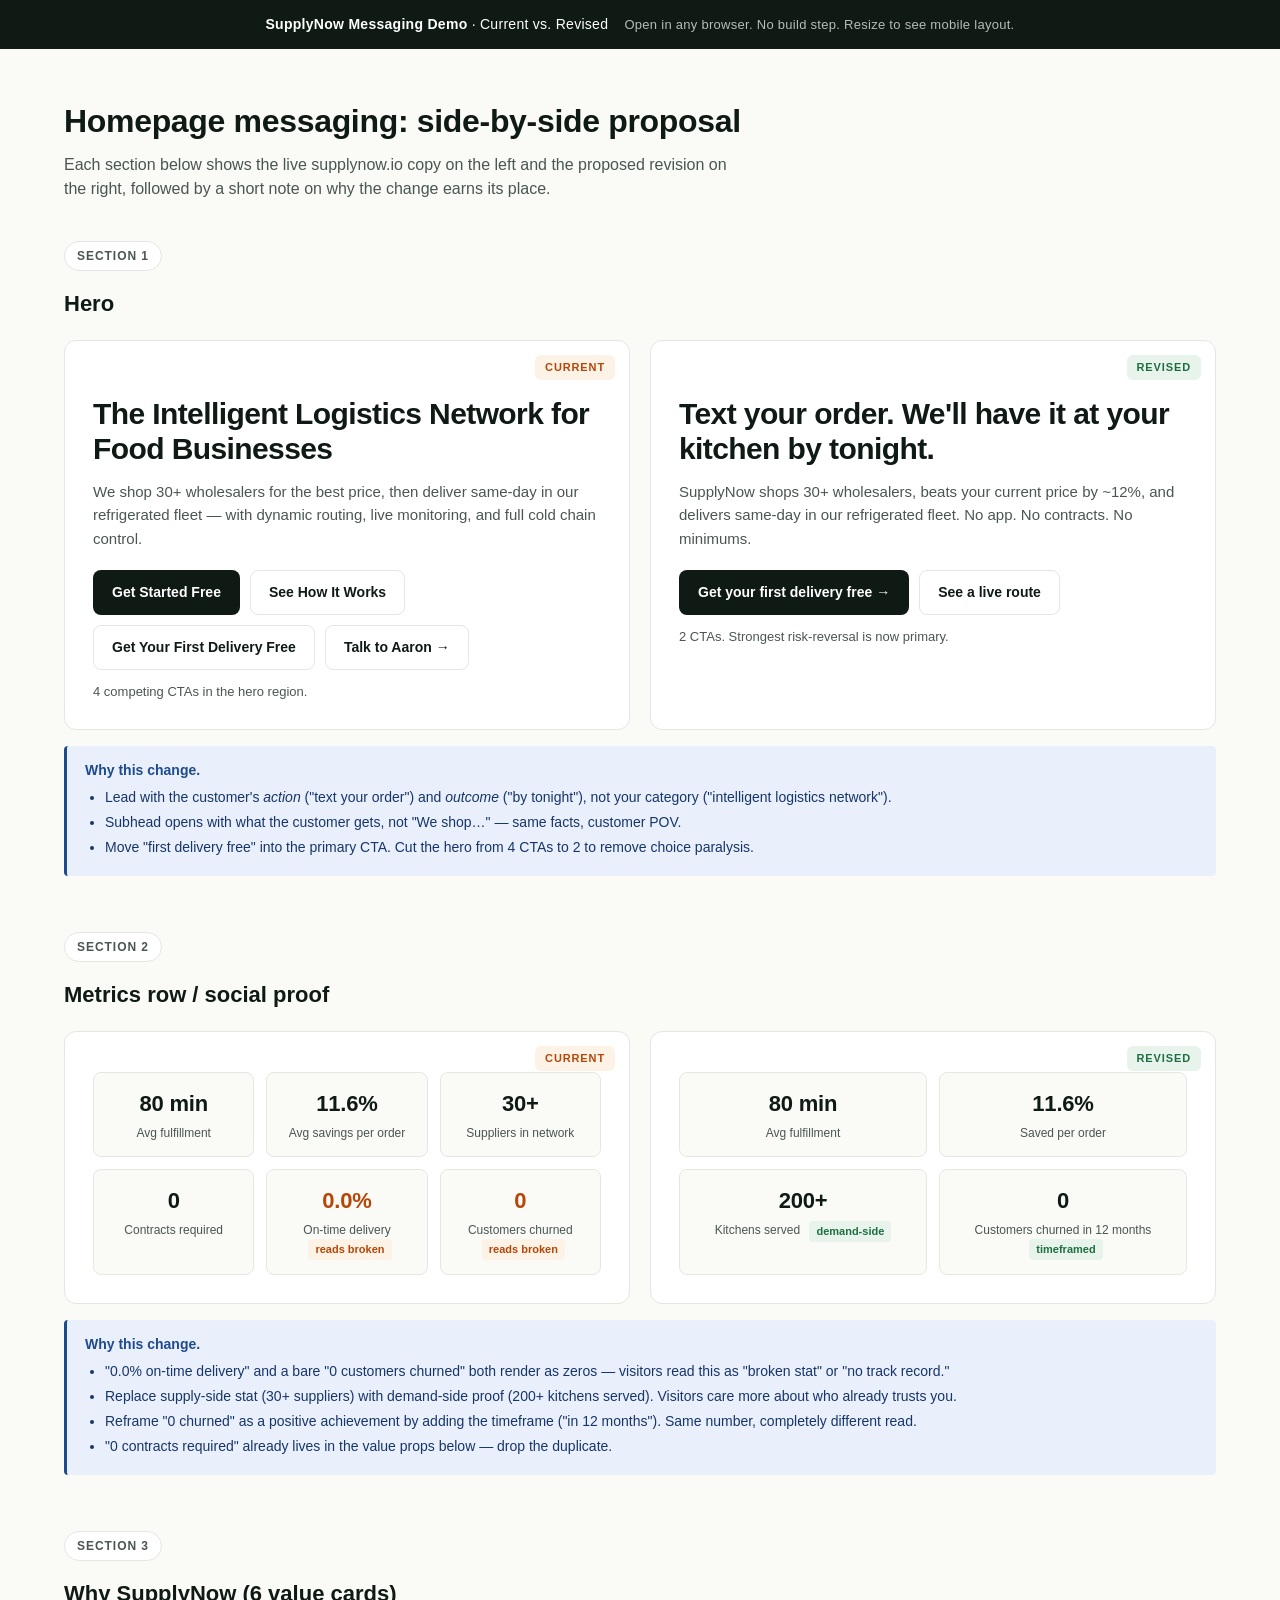
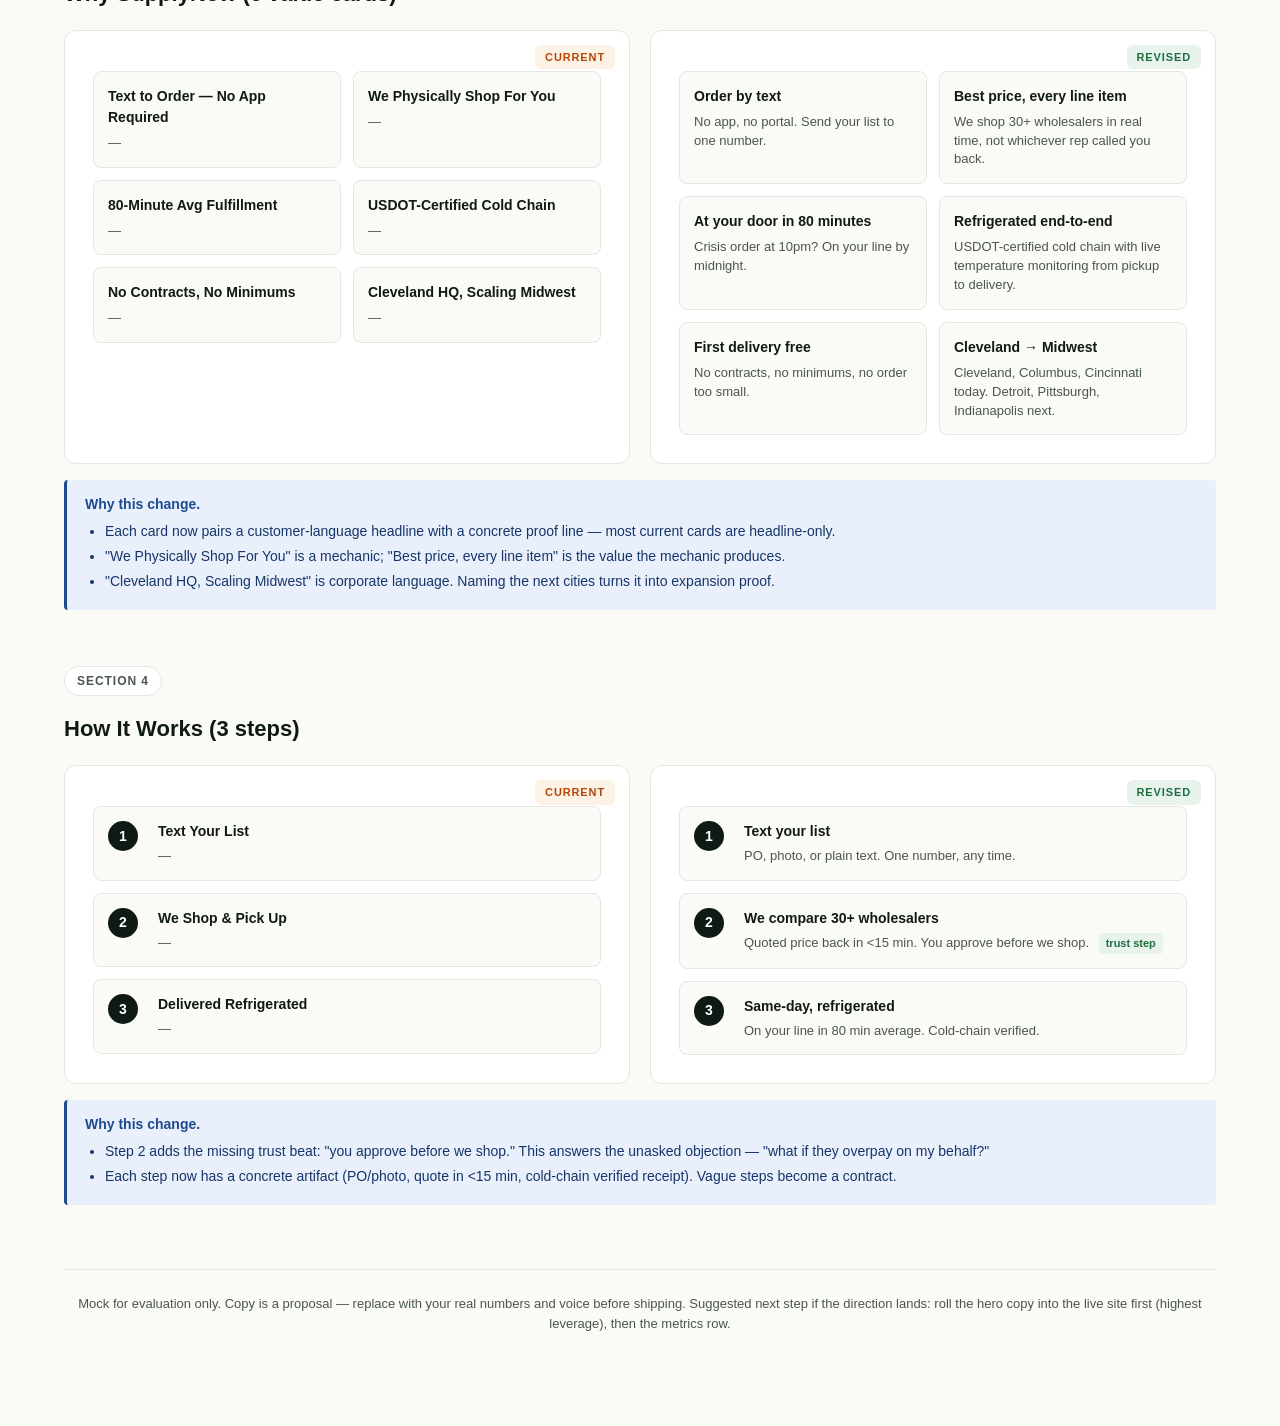
==== demo/index.html @ dd1130f8 "Add homepage messaging demo (current vs. revised) Self-contained side-by-side mock showing proposed " ====
<!DOCTYPE html>
<html lang="en">
<head>
<meta charset="UTF-8" />
<meta name="viewport" content="width=device-width, initial-scale=1.0" />
<title>SupplyNow Messaging Demo — Current vs. Revised</title>
<style>
  :root {
    --bg: #fafaf7;
    --surface: #ffffff;
    --ink: #0f1a14;
    --ink-soft: #4a5651;
    --line: #e5e7e2;
    --accent: #0f1a14;
    --accent-hover: #1f2a23;
    --good: #1d6f42;
    --good-bg: #e8f3ec;
    --warn: #b54708;
    --warn-bg: #fdf2e6;
    --note: #1e4a8e;
    --note-bg: #eaf0fb;
    --max: 1200px;
  }
  * { box-sizing: border-box; }
  html, body {
    margin: 0;
    padding: 0;
    background: var(--bg);
    color: var(--ink);
    font-family: -apple-system, BlinkMacSystemFont, "Inter", "Segoe UI", Roboto, sans-serif;
    line-height: 1.5;
    -webkit-font-smoothing: antialiased;
  }
  .top-banner {
    background: var(--ink);
    color: #fff;
    padding: 14px 24px;
    text-align: center;
    font-size: 14px;
    letter-spacing: 0.02em;
  }
  .top-banner strong { font-weight: 600; }
  .top-banner .hint {
    opacity: 0.7;
    margin-left: 12px;
    font-size: 13px;
  }
  .container {
    max-width: var(--max);
    margin: 0 auto;
    padding: 48px 24px 80px;
  }
  .page-title {
    font-size: 32px;
    font-weight: 700;
    margin: 0 0 8px;
    letter-spacing: -0.01em;
  }
  .page-subtitle {
    font-size: 16px;
    color: var(--ink-soft);
    margin: 0 0 40px;
    max-width: 680px;
  }
  .section {
    margin-bottom: 56px;
  }
  .section-label {
    display: inline-block;
    font-size: 12px;
    font-weight: 600;
    text-transform: uppercase;
    letter-spacing: 0.08em;
    color: var(--ink-soft);
    background: var(--surface);
    border: 1px solid var(--line);
    padding: 5px 12px;
    border-radius: 999px;
    margin-bottom: 16px;
  }
  .section-heading {
    font-size: 22px;
    font-weight: 600;
    margin: 0 0 20px;
  }
  .compare {
    display: grid;
    grid-template-columns: 1fr 1fr;
    gap: 20px;
  }
  @media (max-width: 820px) {
    .compare { grid-template-columns: 1fr; }
  }
  .col {
    background: var(--surface);
    border: 1px solid var(--line);
    border-radius: 12px;
    padding: 28px;
    position: relative;
    overflow: hidden;
  }
  .col-tag {
    position: absolute;
    top: 14px;
    right: 14px;
    font-size: 11px;
    font-weight: 600;
    text-transform: uppercase;
    letter-spacing: 0.08em;
    padding: 4px 10px;
    border-radius: 6px;
  }
  .col.current .col-tag {
    background: var(--warn-bg);
    color: var(--warn);
  }
  .col.revised .col-tag {
    background: var(--good-bg);
    color: var(--good);
  }

  /* ----- Mock-styled hero ----- */
  .hero h1 {
    font-size: 30px;
    font-weight: 700;
    line-height: 1.15;
    letter-spacing: -0.02em;
    margin: 28px 0 14px;
  }
  .hero p {
    font-size: 15px;
    color: var(--ink-soft);
    margin: 0 0 20px;
    line-height: 1.55;
  }
  .cta-row {
    display: flex;
    gap: 10px;
    flex-wrap: wrap;
  }
  .btn {
    display: inline-block;
    padding: 11px 18px;
    border-radius: 8px;
    font-size: 14px;
    font-weight: 600;
    text-decoration: none;
    border: 1px solid transparent;
    cursor: default;
  }
  .btn.primary {
    background: var(--accent);
    color: #fff;
  }
  .btn.secondary {
    background: transparent;
    color: var(--ink);
    border-color: var(--line);
  }
  .btn.tiny {
    padding: 7px 12px;
    font-size: 13px;
  }
  .cta-extra {
    display: block;
    margin-top: 12px;
    font-size: 13px;
    color: var(--ink-soft);
  }

  /* ----- Metrics ----- */
  .metrics {
    display: grid;
    grid-template-columns: repeat(3, 1fr);
    gap: 12px;
    margin-top: 12px;
  }
  .metrics.six { grid-template-columns: repeat(3, 1fr); }
  .metrics.four { grid-template-columns: repeat(2, 1fr); }
  .metric {
    background: var(--bg);
    border: 1px solid var(--line);
    border-radius: 8px;
    padding: 14px 12px;
    text-align: center;
  }
  .metric .num {
    display: block;
    font-size: 22px;
    font-weight: 700;
    letter-spacing: -0.01em;
  }
  .metric .num.broken {
    color: var(--warn);
  }
  .metric .label {
    display: block;
    font-size: 12px;
    color: var(--ink-soft);
    margin-top: 4px;
  }

  /* ----- Value cards ----- */
  .cards {
    display: grid;
    grid-template-columns: repeat(2, 1fr);
    gap: 12px;
    margin-top: 12px;
  }
  .card {
    background: var(--bg);
    border: 1px solid var(--line);
    border-radius: 8px;
    padding: 14px;
  }
  .card h4 {
    margin: 0 0 6px;
    font-size: 14px;
    font-weight: 600;
  }
  .card p {
    margin: 0;
    font-size: 13px;
    color: var(--ink-soft);
    line-height: 1.45;
  }

  /* ----- How It Works ----- */
  .steps {
    display: grid;
    gap: 12px;
    margin-top: 12px;
  }
  .step {
    display: grid;
    grid-template-columns: 36px 1fr;
    gap: 14px;
    align-items: start;
    background: var(--bg);
    border: 1px solid var(--line);
    border-radius: 8px;
    padding: 14px;
  }
  .step-num {
    width: 30px;
    height: 30px;
    border-radius: 50%;
    background: var(--accent);
    color: #fff;
    display: flex;
    align-items: center;
    justify-content: center;
    font-weight: 700;
    font-size: 14px;
  }
  .step h4 { margin: 0 0 4px; font-size: 14px; font-weight: 600; }
  .step p { margin: 0; font-size: 13px; color: var(--ink-soft); }

  /* ----- Rationale callout ----- */
  .rationale {
    margin-top: 16px;
    background: var(--note-bg);
    border-left: 3px solid var(--note);
    border-radius: 4px;
    padding: 14px 18px;
    font-size: 14px;
    color: #163569;
  }
  .rationale strong { color: var(--note); }
  .rationale ul { margin: 6px 0 0; padding-left: 20px; }
  .rationale li { margin-bottom: 4px; }

  /* ----- Inline annotation flags ----- */
  .flag {
    display: inline-block;
    font-size: 11px;
    font-weight: 600;
    padding: 2px 7px;
    border-radius: 4px;
    margin-left: 6px;
    vertical-align: middle;
  }
  .flag.warn { background: var(--warn-bg); color: var(--warn); }
  .flag.good { background: var(--good-bg); color: var(--good); }

  .footer-note {
    margin-top: 64px;
    padding-top: 24px;
    border-top: 1px solid var(--line);
    font-size: 13px;
    color: var(--ink-soft);
    text-align: center;
  }
</style>
</head>
<body>
  <div class="top-banner">
    <strong>SupplyNow Messaging Demo</strong> &middot; Current vs. Revised
    <span class="hint">Open in any browser. No build step. Resize to see mobile layout.</span>
  </div>

  <main class="container">
    <h1 class="page-title">Homepage messaging: side-by-side proposal</h1>
    <p class="page-subtitle">Each section below shows the live supplynow.io copy on the left and the proposed revision on the right, followed by a short note on why the change earns its place.</p>

    <!-- HERO -->
    <section class="section">
      <span class="section-label">Section 1</span>
      <h2 class="section-heading">Hero</h2>
      <div class="compare">
        <div class="col current hero">
          <span class="col-tag">Current</span>
          <h1>The Intelligent Logistics Network for Food Businesses</h1>
          <p>We shop 30+ wholesalers for the best price, then deliver same-day in our refrigerated fleet — with dynamic routing, live monitoring, and full cold chain control.</p>
          <div class="cta-row">
            <a class="btn primary">Get Started Free</a>
            <a class="btn secondary">See How It Works</a>
            <a class="btn secondary">Get Your First Delivery Free</a>
            <a class="btn secondary">Talk to Aaron →</a>
          </div>
          <span class="cta-extra">4 competing CTAs in the hero region.</span>
        </div>
        <div class="col revised hero">
          <span class="col-tag">Revised</span>
          <h1>Text your order. We'll have it at your kitchen by tonight.</h1>
          <p>SupplyNow shops 30+ wholesalers, beats your current price by ~12%, and delivers same-day in our refrigerated fleet. No app. No contracts. No minimums.</p>
          <div class="cta-row">
            <a class="btn primary">Get your first delivery free →</a>
            <a class="btn secondary">See a live route</a>
          </div>
          <span class="cta-extra">2 CTAs. Strongest risk-reversal is now primary.</span>
        </div>
      </div>
      <div class="rationale">
        <strong>Why this change.</strong>
        <ul>
          <li>Lead with the customer's <em>action</em> ("text your order") and <em>outcome</em> ("by tonight"), not your category ("intelligent logistics network").</li>
          <li>Subhead opens with what the customer gets, not "We shop…" — same facts, customer POV.</li>
          <li>Move "first delivery free" into the primary CTA. Cut the hero from 4 CTAs to 2 to remove choice paralysis.</li>
        </ul>
      </div>
    </section>

    <!-- METRICS -->
    <section class="section">
      <span class="section-label">Section 2</span>
      <h2 class="section-heading">Metrics row / social proof</h2>
      <div class="compare">
        <div class="col current">
          <span class="col-tag">Current</span>
          <div class="metrics">
            <div class="metric"><span class="num">80 min</span><span class="label">Avg fulfillment</span></div>
            <div class="metric"><span class="num">11.6%</span><span class="label">Avg savings per order</span></div>
            <div class="metric"><span class="num">30+</span><span class="label">Suppliers in network</span></div>
            <div class="metric"><span class="num">0</span><span class="label">Contracts required</span></div>
            <div class="metric"><span class="num broken">0.0%</span><span class="label">On-time delivery <span class="flag warn">reads broken</span></span></div>
            <div class="metric"><span class="num broken">0</span><span class="label">Customers churned <span class="flag warn">reads broken</span></span></div>
          </div>
        </div>
        <div class="col revised">
          <span class="col-tag">Revised</span>
          <div class="metrics four">
            <div class="metric"><span class="num">80 min</span><span class="label">Avg fulfillment</span></div>
            <div class="metric"><span class="num">11.6%</span><span class="label">Saved per order</span></div>
            <div class="metric"><span class="num">200+</span><span class="label">Kitchens served <span class="flag good">demand-side</span></span></div>
            <div class="metric"><span class="num">0</span><span class="label">Customers churned in 12 months <span class="flag good">timeframed</span></span></div>
          </div>
        </div>
      </div>
      <div class="rationale">
        <strong>Why this change.</strong>
        <ul>
          <li>"0.0% on-time delivery" and a bare "0 customers churned" both render as zeros — visitors read this as "broken stat" or "no track record."</li>
          <li>Replace supply-side stat (30+ suppliers) with demand-side proof (200+ kitchens served). Visitors care more about who already trusts you.</li>
          <li>Reframe "0 churned" as a positive achievement by adding the timeframe ("in 12 months"). Same number, completely different read.</li>
          <li>"0 contracts required" already lives in the value props below — drop the duplicate.</li>
        </ul>
      </div>
    </section>

    <!-- WHY SUPPLYNOW -->
    <section class="section">
      <span class="section-label">Section 3</span>
      <h2 class="section-heading">Why SupplyNow (6 value cards)</h2>
      <div class="compare">
        <div class="col current">
          <span class="col-tag">Current</span>
          <div class="cards">
            <div class="card"><h4>Text to Order — No App Required</h4><p>—</p></div>
            <div class="card"><h4>We Physically Shop For You</h4><p>—</p></div>
            <div class="card"><h4>80-Minute Avg Fulfillment</h4><p>—</p></div>
            <div class="card"><h4>USDOT-Certified Cold Chain</h4><p>—</p></div>
            <div class="card"><h4>No Contracts, No Minimums</h4><p>—</p></div>
            <div class="card"><h4>Cleveland HQ, Scaling Midwest</h4><p>—</p></div>
          </div>
        </div>
        <div class="col revised">
          <span class="col-tag">Revised</span>
          <div class="cards">
            <div class="card"><h4>Order by text</h4><p>No app, no portal. Send your list to one number.</p></div>
            <div class="card"><h4>Best price, every line item</h4><p>We shop 30+ wholesalers in real time, not whichever rep called you back.</p></div>
            <div class="card"><h4>At your door in 80 minutes</h4><p>Crisis order at 10pm? On your line by midnight.</p></div>
            <div class="card"><h4>Refrigerated end-to-end</h4><p>USDOT-certified cold chain with live temperature monitoring from pickup to delivery.</p></div>
            <div class="card"><h4>First delivery free</h4><p>No contracts, no minimums, no order too small.</p></div>
            <div class="card"><h4>Cleveland → Midwest</h4><p>Cleveland, Columbus, Cincinnati today. Detroit, Pittsburgh, Indianapolis next.</p></div>
          </div>
        </div>
      </div>
      <div class="rationale">
        <strong>Why this change.</strong>
        <ul>
          <li>Each card now pairs a customer-language headline with a concrete proof line — most current cards are headline-only.</li>
          <li>"We Physically Shop For You" is a mechanic; "Best price, every line item" is the value the mechanic produces.</li>
          <li>"Cleveland HQ, Scaling Midwest" is corporate language. Naming the next cities turns it into expansion proof.</li>
        </ul>
      </div>
    </section>

    <!-- HOW IT WORKS -->
    <section class="section">
      <span class="section-label">Section 4</span>
      <h2 class="section-heading">How It Works (3 steps)</h2>
      <div class="compare">
        <div class="col current">
          <span class="col-tag">Current</span>
          <div class="steps">
            <div class="step"><div class="step-num">1</div><div><h4>Text Your List</h4><p>—</p></div></div>
            <div class="step"><div class="step-num">2</div><div><h4>We Shop &amp; Pick Up</h4><p>—</p></div></div>
            <div class="step"><div class="step-num">3</div><div><h4>Delivered Refrigerated</h4><p>—</p></div></div>
          </div>
        </div>
        <div class="col revised">
          <span class="col-tag">Revised</span>
          <div class="steps">
            <div class="step"><div class="step-num">1</div><div><h4>Text your list</h4><p>PO, photo, or plain text. One number, any time.</p></div></div>
            <div class="step"><div class="step-num">2</div><div><h4>We compare 30+ wholesalers</h4><p>Quoted price back in &lt;15 min. You approve before we shop. <span class="flag good">trust step</span></p></div></div>
            <div class="step"><div class="step-num">3</div><div><h4>Same-day, refrigerated</h4><p>On your line in 80 min average. Cold-chain verified.</p></div></div>
          </div>
        </div>
      </div>
      <div class="rationale">
        <strong>Why this change.</strong>
        <ul>
          <li>Step 2 adds the missing trust beat: "you approve before we shop." This answers the unasked objection — "what if they overpay on my behalf?"</li>
          <li>Each step now has a concrete artifact (PO/photo, quote in &lt;15 min, cold-chain verified receipt). Vague steps become a contract.</li>
        </ul>
      </div>
    </section>

    <p class="footer-note">
      Mock for evaluation only. Copy is a proposal — replace with your real numbers and voice before shipping.
      Suggested next step if the direction lands: roll the hero copy into the live site first (highest leverage), then the metrics row.
    </p>
  </main>
</body>
</html>
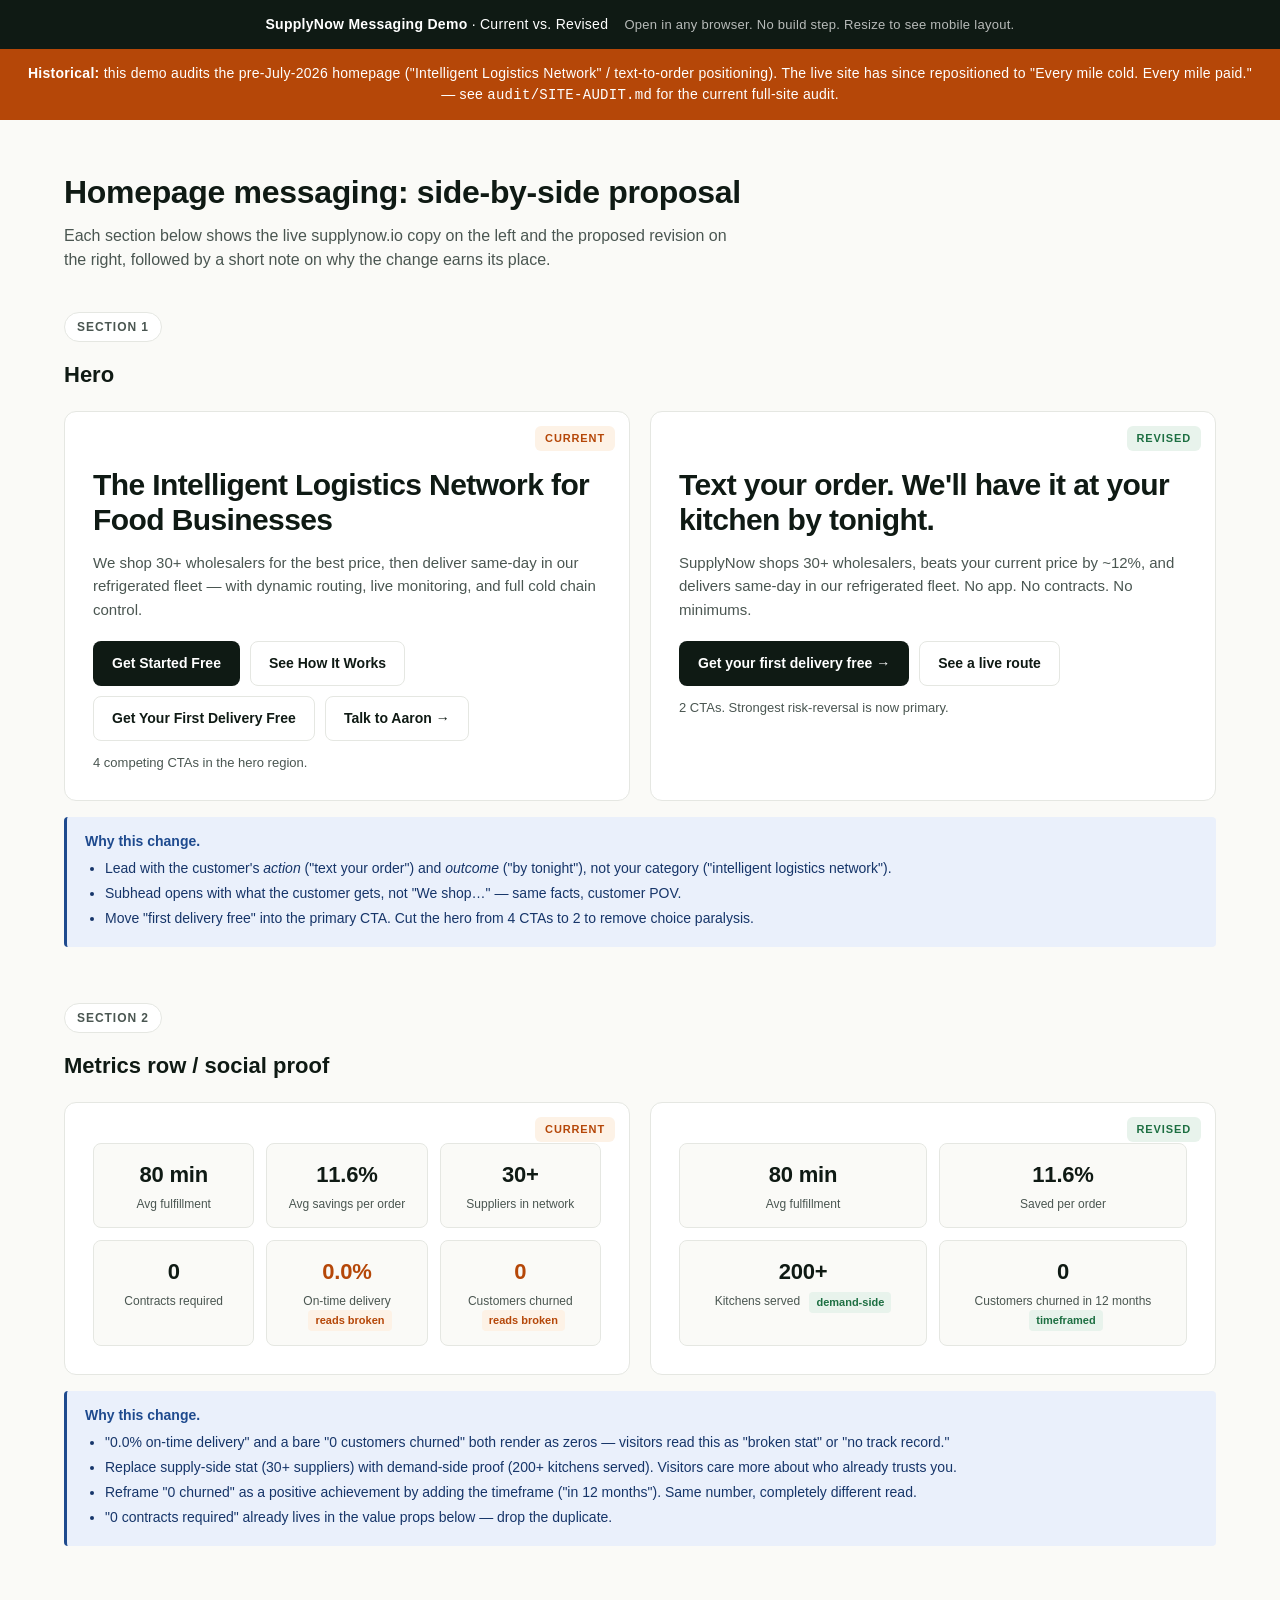
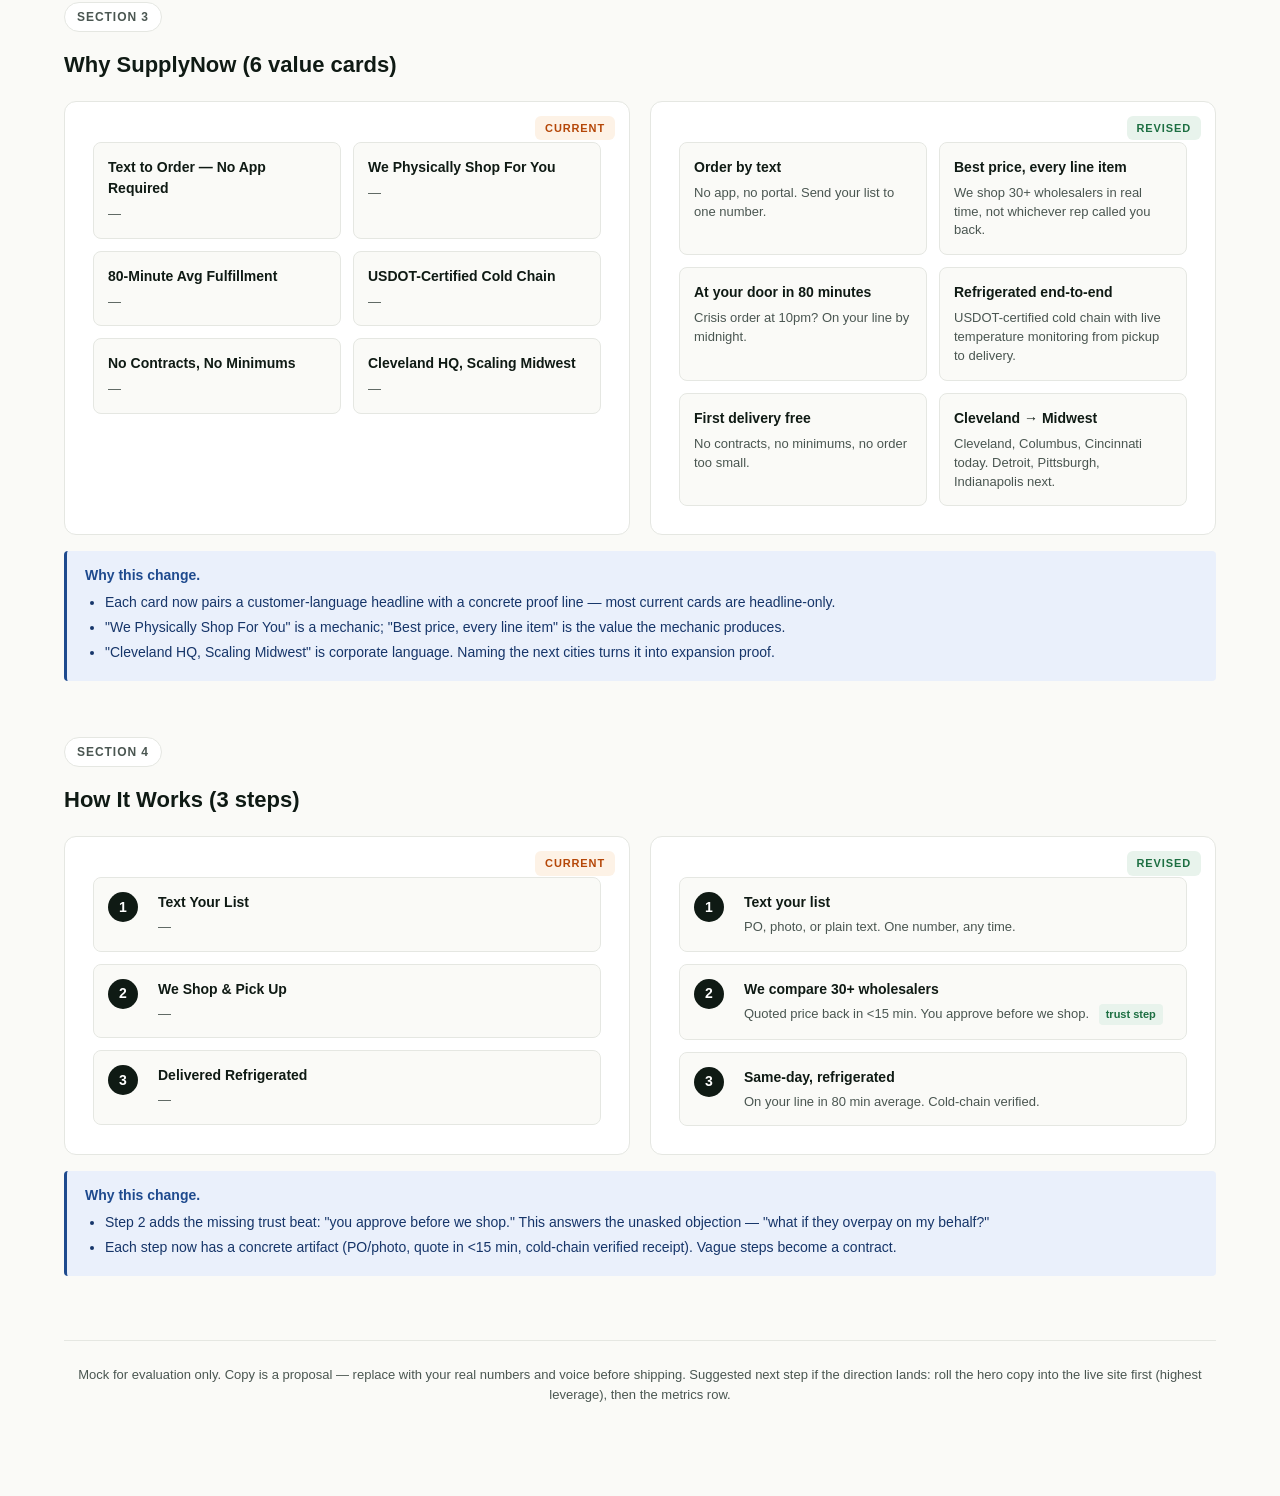
==== commit ffa02b2e: "Add full-site messaging audit of supplynow.io (all 7 pages) Per-page deep audits plus cross-page con" ====
--- a/demo/index.html
+++ b/demo/index.html
@@ -298,6 +298,9 @@
     <strong>SupplyNow Messaging Demo</strong> &middot; Current vs. Revised
     <span class="hint">Open in any browser. No build step. Resize to see mobile layout.</span>
   </div>
+  <div class="top-banner" style="background:#b54708;">
+    <strong>Historical:</strong> this demo audits the pre-July-2026 homepage ("Intelligent Logistics Network" / text-to-order positioning). The live site has since repositioned to "Every mile cold. Every mile paid." — see <code>audit/SITE-AUDIT.md</code> for the current full-site audit.
+  </div>
 
   <main class="container">
     <h1 class="page-title">Homepage messaging: side-by-side proposal</h1>
